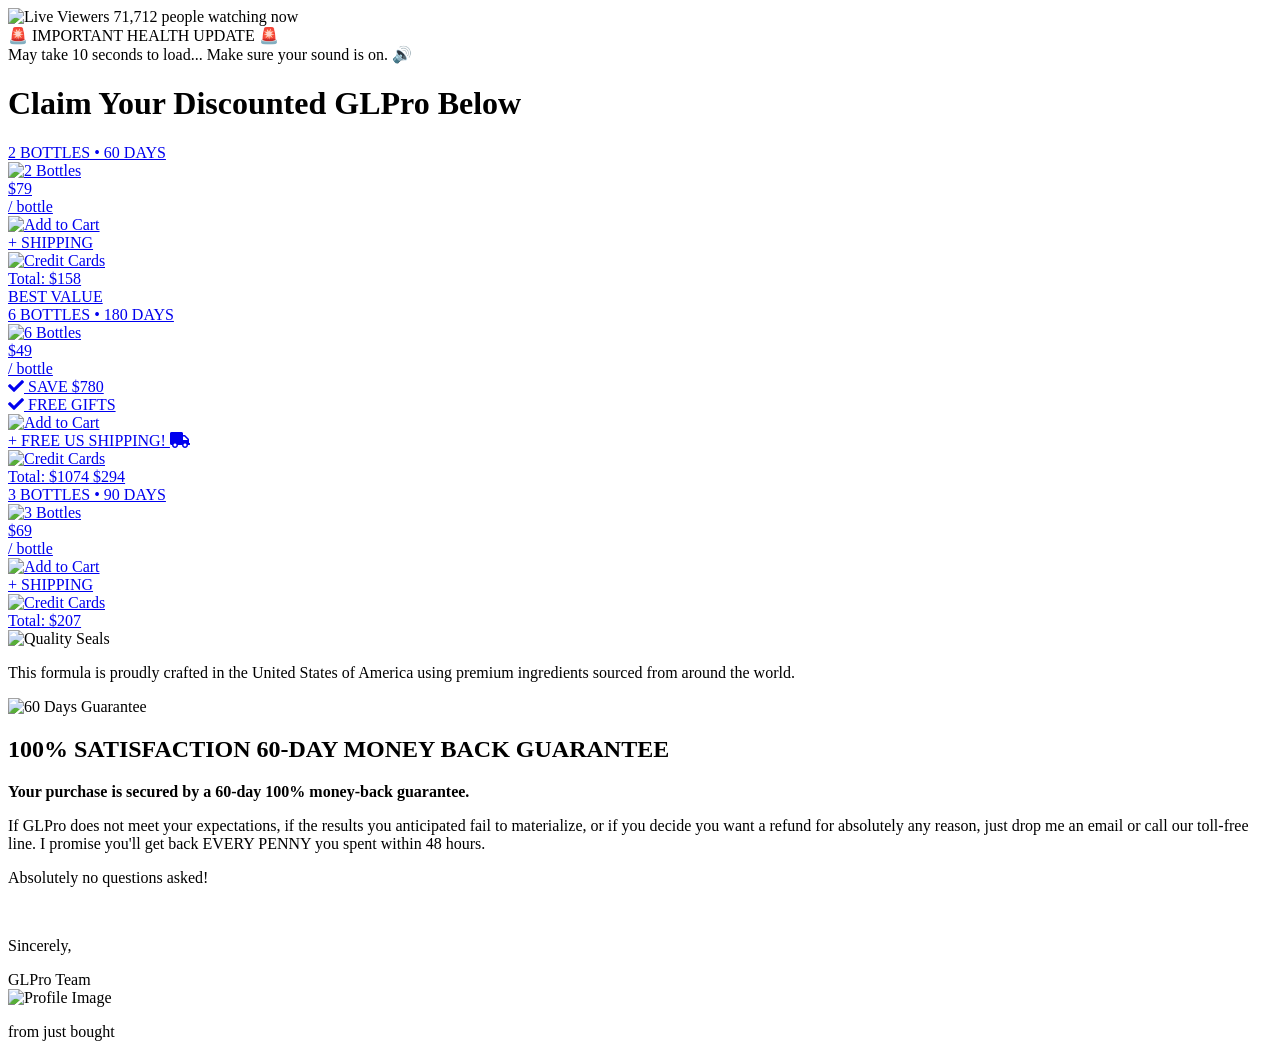
==== type2/index.html @ a80008f5 "Update index.html" ====
<!DOCTYPE html>
<html lang="en">
<head>
    <meta charset="UTF-8">
    <meta name="viewport" content="width=device-width, initial-scale=1.0">
    <title>Important Health Update</title>
    
    <link rel="preconnect" href="https://fonts.googleapis.com">
    <link rel="preconnect" href="https://fonts.gstatic.com" crossorigin>
    <link href="https://fonts.googleapis.com/css?family=Poppins:regular@100,200,300,500,600,700,800,900&display=swap" rel="stylesheet">
    <link href="https://fonts.googleapis.com/css?family=Roboto+Condensed:regular@100,200,300,500,600,700,800,900&display=swap" rel="stylesheet">
    <link href="https://use.fontawesome.com/releases/v5.9.0/css/all.css" rel="stylesheet">

    <!-- Script de velocidade do VTurb -->    
    <script>!function(i,n){i._plt=i._plt||(n&&n.timeOrigin?n.timeOrigin+n.now():Date.now())}(window,performance);</script>
<link rel="preload" href="https://scripts.converteai.net/91914cc2-1306-49c8-a61d-c6921573f227/players/69c746577141a7eb85a5f283/v4/player.js" as="script">
<link rel="preload" href="https://scripts.converteai.net/lib/js/smartplayer-wc/v4/smartplayer.js" as="script">
<link rel="preload" href="https://cdn.converteai.net/91914cc2-1306-49c8-a61d-c6921573f227/69c745ca6983e3eba6d67f0c/main.m3u8" as="fetch">
<link rel="dns-prefetch" href="https://cdn.converteai.net">
<link rel="dns-prefetch" href="https://scripts.converteai.net">
<link rel="dns-prefetch" href="https://images.converteai.net">
<link rel="dns-prefetch" href="https://api.vturb.com.br">
    <!-- Fim do script de velocidade do VTurb -->  

    <!-- Meta Pixel Code -->
<script>
!function(f,b,e,v,n,t,s)
{if(f.fbq)return;n=f.fbq=function(){n.callMethod?
n.callMethod.apply(n,arguments):n.queue.push(arguments)};
if(!f._fbq)f._fbq=n;
n.push=n;n.loaded=!0;n.version='2.0';
n.queue=[];t=b.createElement(e);t.async=!0;
t.src=v;s=b.getElementsByTagName(e)[0];
s.parentNode.insertBefore(t,s)}(window, document,'script',
'https://connect.facebook.net/en_US/fbevents.js');

fbq('init', '2279198346184752');
fbq('track', 'PageView');
</script>
<noscript>
<img height="1" width="1" style="display:none"
src="https://www.facebook.com/tr?id=2279198346184752&ev=PageView&noscript=1"/>
</noscript>
<!-- End Meta Pixel Code -->

    <link rel="stylesheet" href="style.css">
</head>
<body>

    <div class="container">

        <!-- VSL -->
        <vturb-smartplayer id="vid-69c746577141a7eb85a5f283" style="display: block; margin: 0 auto; width: 100%; max-width: 400px;"></vturb-smartplayer> <script type="text/javascript"> var s=document.createElement("script"); s.src="https://scripts.converteai.net/91914cc2-1306-49c8-a61d-c6921573f227/players/69c746577141a7eb85a5f283/v4/player.js", s.async=!0,document.head.appendChild(s); </script>

        <div id="counterContainer">
            <div id="counterWrapper">
                <img src="https://cdn-icons-png.flaticon.com/512/159/159604.png" class="live-icon" alt="Live Viewers">
                <span id="viewsCount">71,712</span> 
                <span style="color: black;">people watching now</span>
            </div>
            <div id="importantMessage">
                🚨 IMPORTANT HEALTH UPDATE 🚨<br>
                <span class="loading">May take 10 seconds to load... Make sure your sound is on. 🔊</span>
            </div>
        </div>

        <div class="video-cta-container">
            <h1 class="offer-headline">Claim Your Discounted <b>GLPro</b> Below</h1>

            <div class="pricing-grid">
                
                <a href="#" class="card" id="card-2-bottles">
                    <div class="card-title">2 BOTTLES • 60 DAYS</div>
                    <div class="card-image"><img src="https://cdn.elasticfunnels.io/132/assets/products/2.png" alt="2 Bottles"></div>
                    <div class="card-price-row">
                        <div class="card-price-number">$79</div>
                        <div class="card-price-text">/ bottle</div>
                    </div>
                    <div class="btn-buy"><img src="https://cdn.elasticfunnels.io/132/assets/media/GLProButton2.png" alt="Add to Cart"></div>
                    <div class="shipping-text red">+ SHIPPING</div>
                    <div class="cc-icons"><img src="https://elasticfunnels-cdn.b-cdn.net/111/assets/cards.avif" alt="Credit Cards"></div>
                    <div class="total-block">Total: $158</div>
                </a>

                <a href="#" class="card best-value" id="card-6-bottles">
                    <div class="card-header">BEST VALUE</div>
                    <div class="card-title">6 BOTTLES • 180 DAYS</div>
                    <div class="card-image"><img src="https://cdn.elasticfunnels.io/132/assets/products/6_v2.png" alt="6 Bottles"></div>
                    <div class="card-price-row">
                        <div class="card-price-number">$49</div>
                        <div class="card-price-text">/ bottle</div>
                    </div>
                    <div class="card-benefits">
                        <div><i class="fa fa-check"></i> SAVE $780</div>
                        <div><i class="fa fa-check"></i> FREE GIFTS</div>
                    </div>
                    <div class="btn-buy"><img src="https://cdn.elasticfunnels.io/132/assets/media/Group 781.png" alt="Add to Cart"></div>
                    <div class="shipping-text green">+ FREE US SHIPPING! <i class="fa fa-truck"></i></div>
                    <div class="cc-icons"><img src="https://elasticfunnels-cdn.b-cdn.net/111/assets/cards.avif" alt="Credit Cards"></div>
                    <div class="total-block">Total: <span class="strike-price">$1074</span> $294</div>
                </a>

                <a href="#" class="card" id="card-3-bottles">
                    <div class="card-title">3 BOTTLES • 90 DAYS</div>
                    <div class="card-image"><img src="https://cdn.elasticfunnels.io/132/assets/products/3.png" alt="3 Bottles"></div>
                    <div class="card-price-row">
                        <div class="card-price-number">$69</div>
                        <div class="card-price-text">/ bottle</div>
                    </div>
                    <div class="btn-buy"><img src="https://cdn.elasticfunnels.io/132/assets/media/GLProButton2.png" alt="Add to Cart"></div>
                    <div class="shipping-text red">+ SHIPPING</div>
                    <div class="cc-icons"><img src="https://elasticfunnels-cdn.b-cdn.net/111/assets/cards.avif" alt="Credit Cards"></div>
                    <div class="total-block">Total: $207</div>
                </a>

            </div>

            <div class="badges-wrapper">
                <img src="https://cdn.elasticfunnels.io/132/assets/media/SELOS.png" loading="lazy" alt="Quality Seals">
                <p>This formula is proudly crafted in the United States of America using premium ingredients sourced from around the world.</p>
            </div>

            <div class="guarantee-box">
                <img src="https://storage.googleapis.com/download/storage/v1/b/asper-digital/o/1%2Fmedia%2FE7JAROAGZBRMEOBX.webp?generation=1708000145505835&alt=media" alt="60 Days Guarantee">
                <div>
                    <div class="guarantee-title-bg">
                        <h2>100% SATISFACTION 60-DAY MONEY BACK GUARANTEE</h2>
                    </div>
                </div>
                <div class="guarantee-text">
                    <p><b>Your purchase is secured by a 60-day 100% money-back guarantee.</b></p>
                    <p>If GLPro does not meet your expectations, if the results you anticipated fail to materialize, or if you decide you want a refund for absolutely any reason, just drop me an email or call our toll-free line. I promise you'll get back EVERY PENNY you spent within 48 hours.</p>
                    <p>Absolutely no questions asked!</p>
                    <br>
                    <p>Sincerely,</p>
                    <div class="signature">GLPro Team</div>
                </div>
            </div>

        </div>
    </div>

    <div id="purchase-notification" class="notification-popup">
        <div class="notification-content">
            <div class="profile-cropper">
                <img src="" alt="Profile Image" class="profile-image">
            </div>
            <p class="notification-text">
                <span class="customer-name"></span> from <span class="customer-location"></span> just bought<br> 
                <strong><span class="product-name"></span></strong>
            </p>
        </div>
    </div>

    <script
  src="https://cdn.utmify.com.br/scripts/utms/latest.js"
  data-utmify-prevent-xcod-sck
  async
  defer
></script>

    <script src="script.js"></script>
</body>
</html>
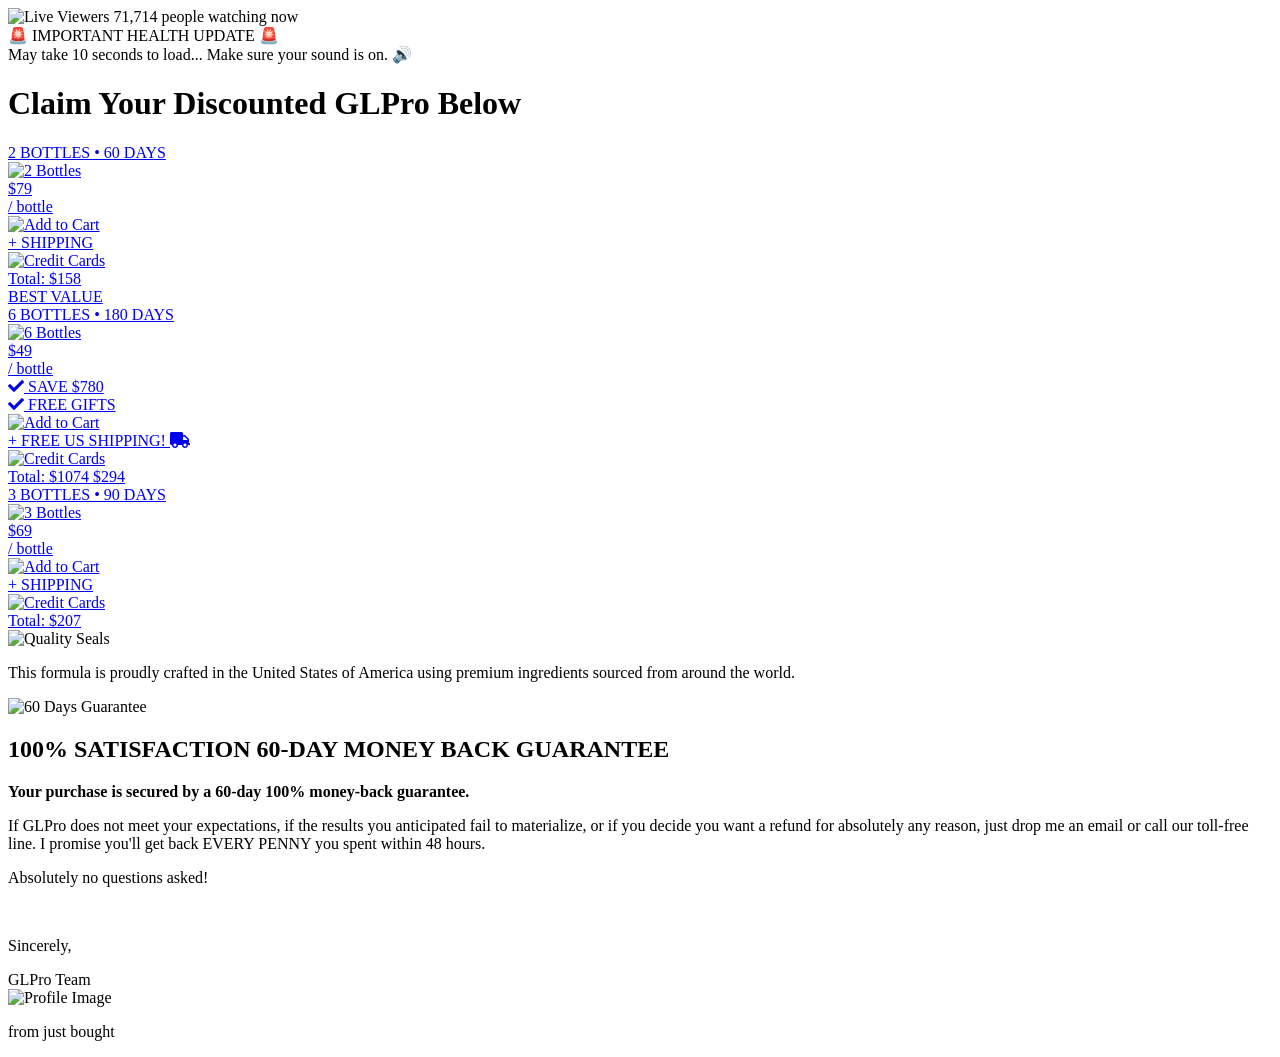
==== commit 52601a61: "Update index.html" ====
--- a/type2/index.html
+++ b/type2/index.html
@@ -13,9 +13,9 @@
 
     <!-- Script de velocidade do VTurb -->    
     <script>!function(i,n){i._plt=i._plt||(n&&n.timeOrigin?n.timeOrigin+n.now():Date.now())}(window,performance);</script>
-<link rel="preload" href="https://scripts.converteai.net/91914cc2-1306-49c8-a61d-c6921573f227/players/69c746577141a7eb85a5f283/v4/player.js" as="script">
+<link rel="preload" href="https://scripts.converteai.net/91914cc2-1306-49c8-a61d-c6921573f227/players/69cc88e02aa9a5be9ed87333/v4/player.js" as="script">
 <link rel="preload" href="https://scripts.converteai.net/lib/js/smartplayer-wc/v4/smartplayer.js" as="script">
-<link rel="preload" href="https://cdn.converteai.net/91914cc2-1306-49c8-a61d-c6921573f227/69c745ca6983e3eba6d67f0c/main.m3u8" as="fetch">
+<link rel="preload" href="https://cdn.converteai.net/91914cc2-1306-49c8-a61d-c6921573f227/69cc88d112f1a486e418c887/main.m3u8" as="fetch">
 <link rel="dns-prefetch" href="https://cdn.converteai.net">
 <link rel="dns-prefetch" href="https://scripts.converteai.net">
 <link rel="dns-prefetch" href="https://images.converteai.net">
@@ -33,7 +33,6 @@
 t.src=v;s=b.getElementsByTagName(e)[0];
 s.parentNode.insertBefore(t,s)}(window, document,'script',
 'https://connect.facebook.net/en_US/fbevents.js');
-
 fbq('init', '2279198346184752');
 fbq('track', 'PageView');
 </script>
@@ -50,8 +49,8 @@
     <div class="container">
 
         <!-- VSL -->
-        <vturb-smartplayer id="vid-69c746577141a7eb85a5f283" style="display: block; margin: 0 auto; width: 100%; max-width: 400px;"></vturb-smartplayer> <script type="text/javascript"> var s=document.createElement("script"); s.src="https://scripts.converteai.net/91914cc2-1306-49c8-a61d-c6921573f227/players/69c746577141a7eb85a5f283/v4/player.js", s.async=!0,document.head.appendChild(s); </script>
-
+        <vturb-smartplayer id="vid-69cc88e02aa9a5be9ed87333" style="display: block; margin: 0 auto; width: 100%; max-width: 400px;"></vturb-smartplayer> <script type="text/javascript"> var s=document.createElement("script"); s.src="https://scripts.converteai.net/91914cc2-1306-49c8-a61d-c6921573f227/players/69cc88e02aa9a5be9ed87333/v4/player.js", s.async=!0,document.head.appendChild(s); </script>
+        
         <div id="counterContainer">
             <div id="counterWrapper">
                 <img src="https://cdn-icons-png.flaticon.com/512/159/159604.png" class="live-icon" alt="Live Viewers">
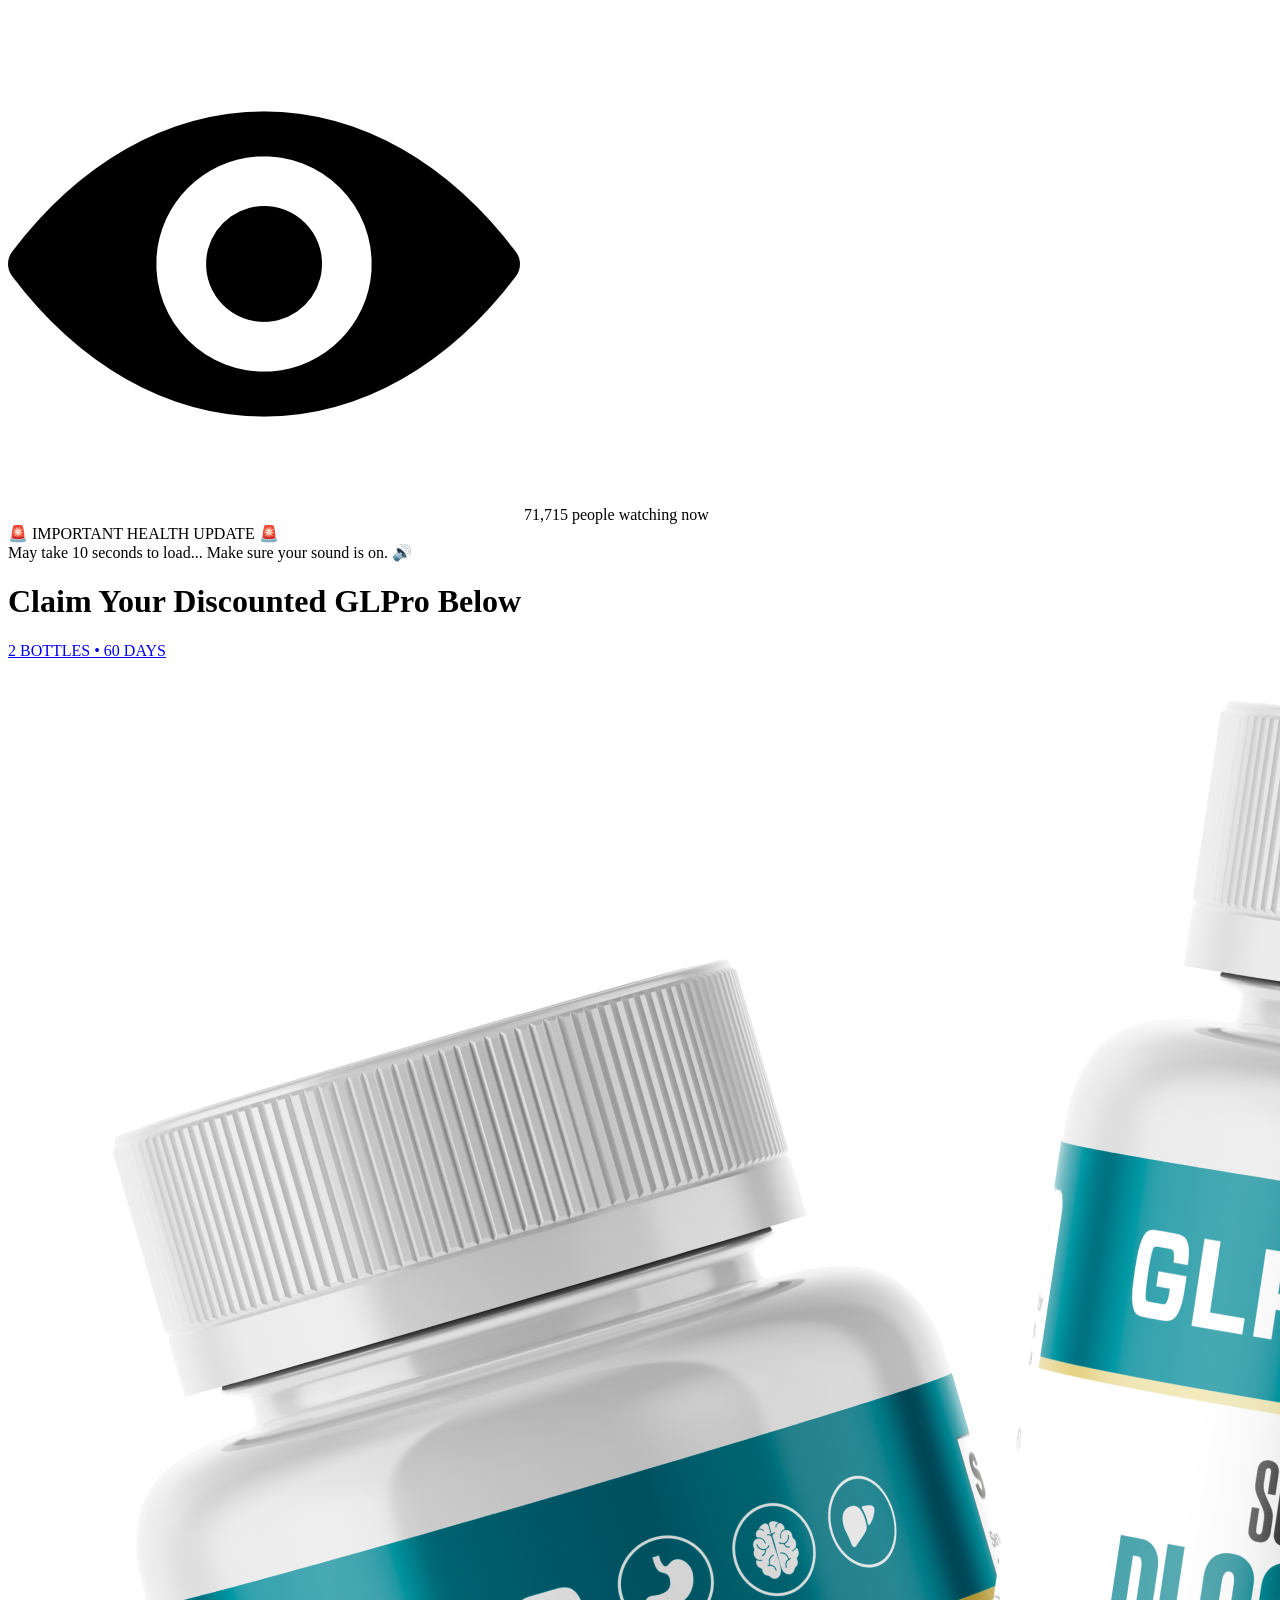
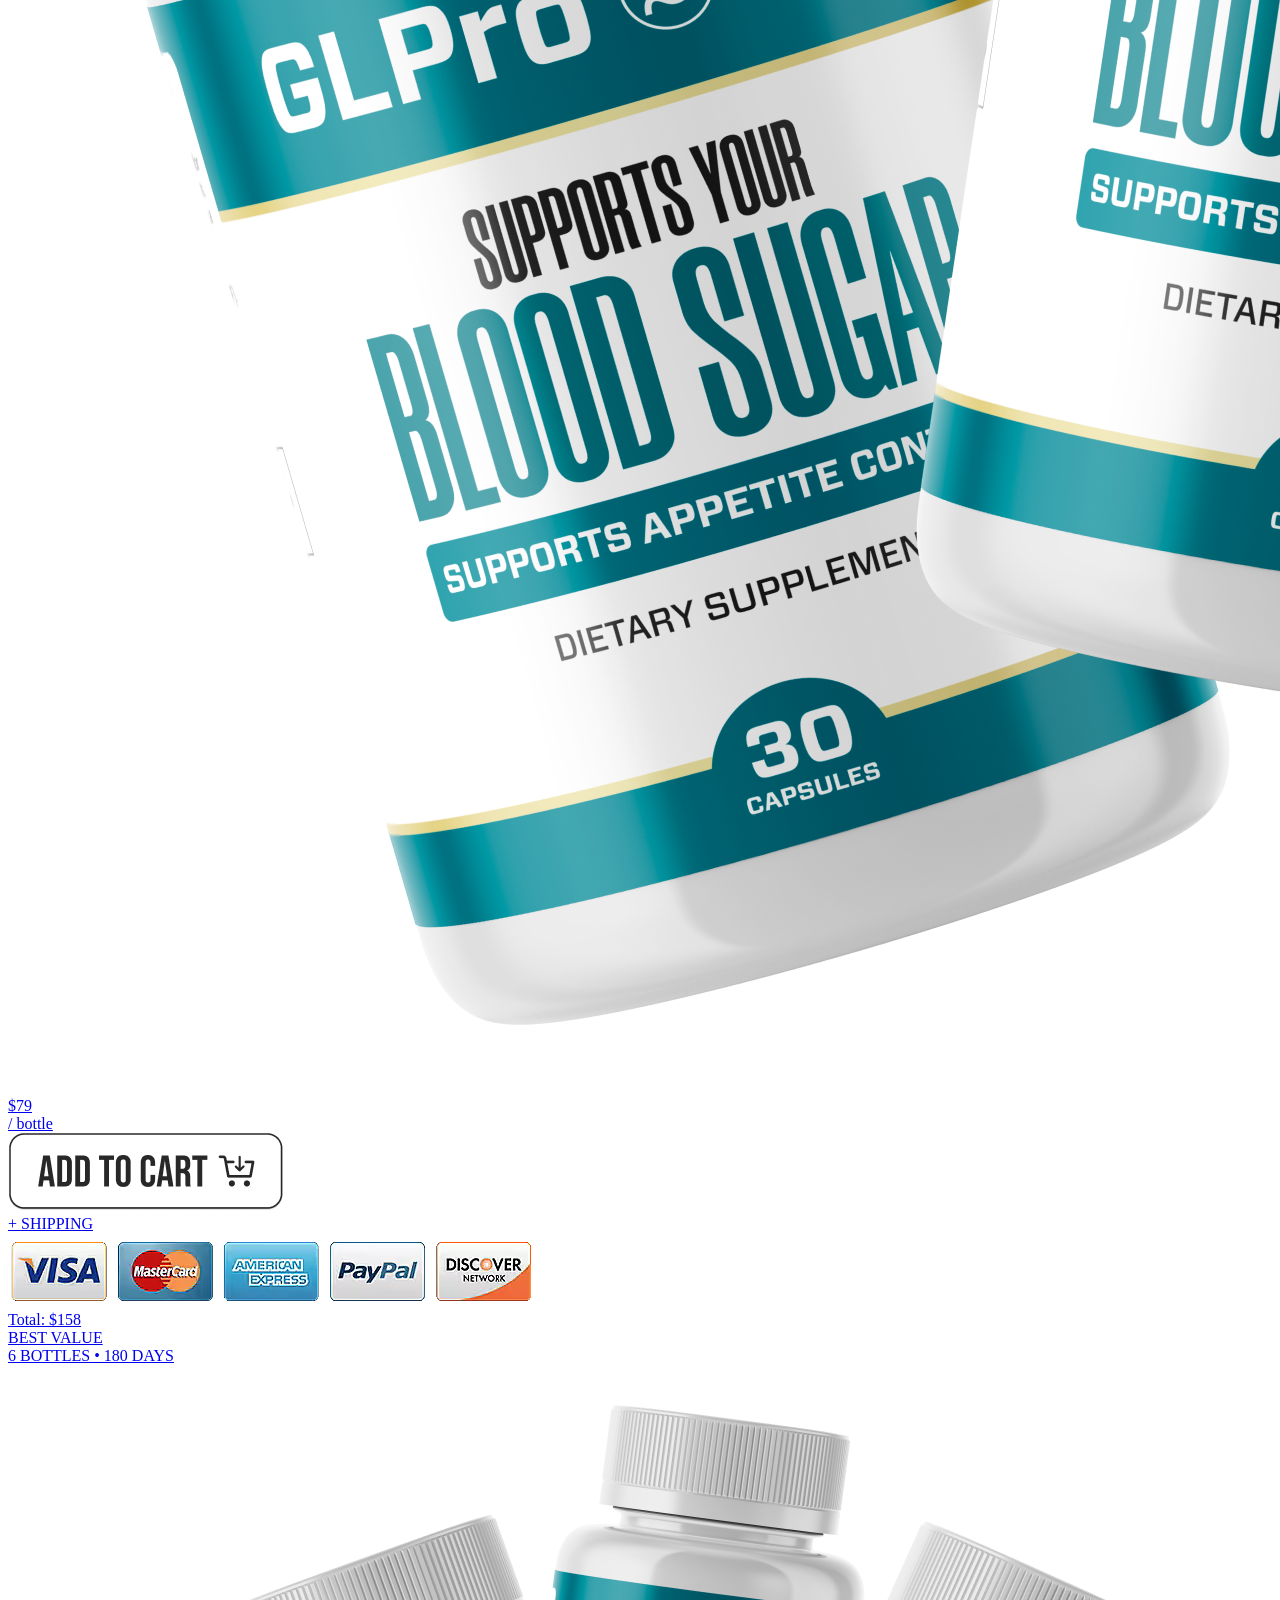
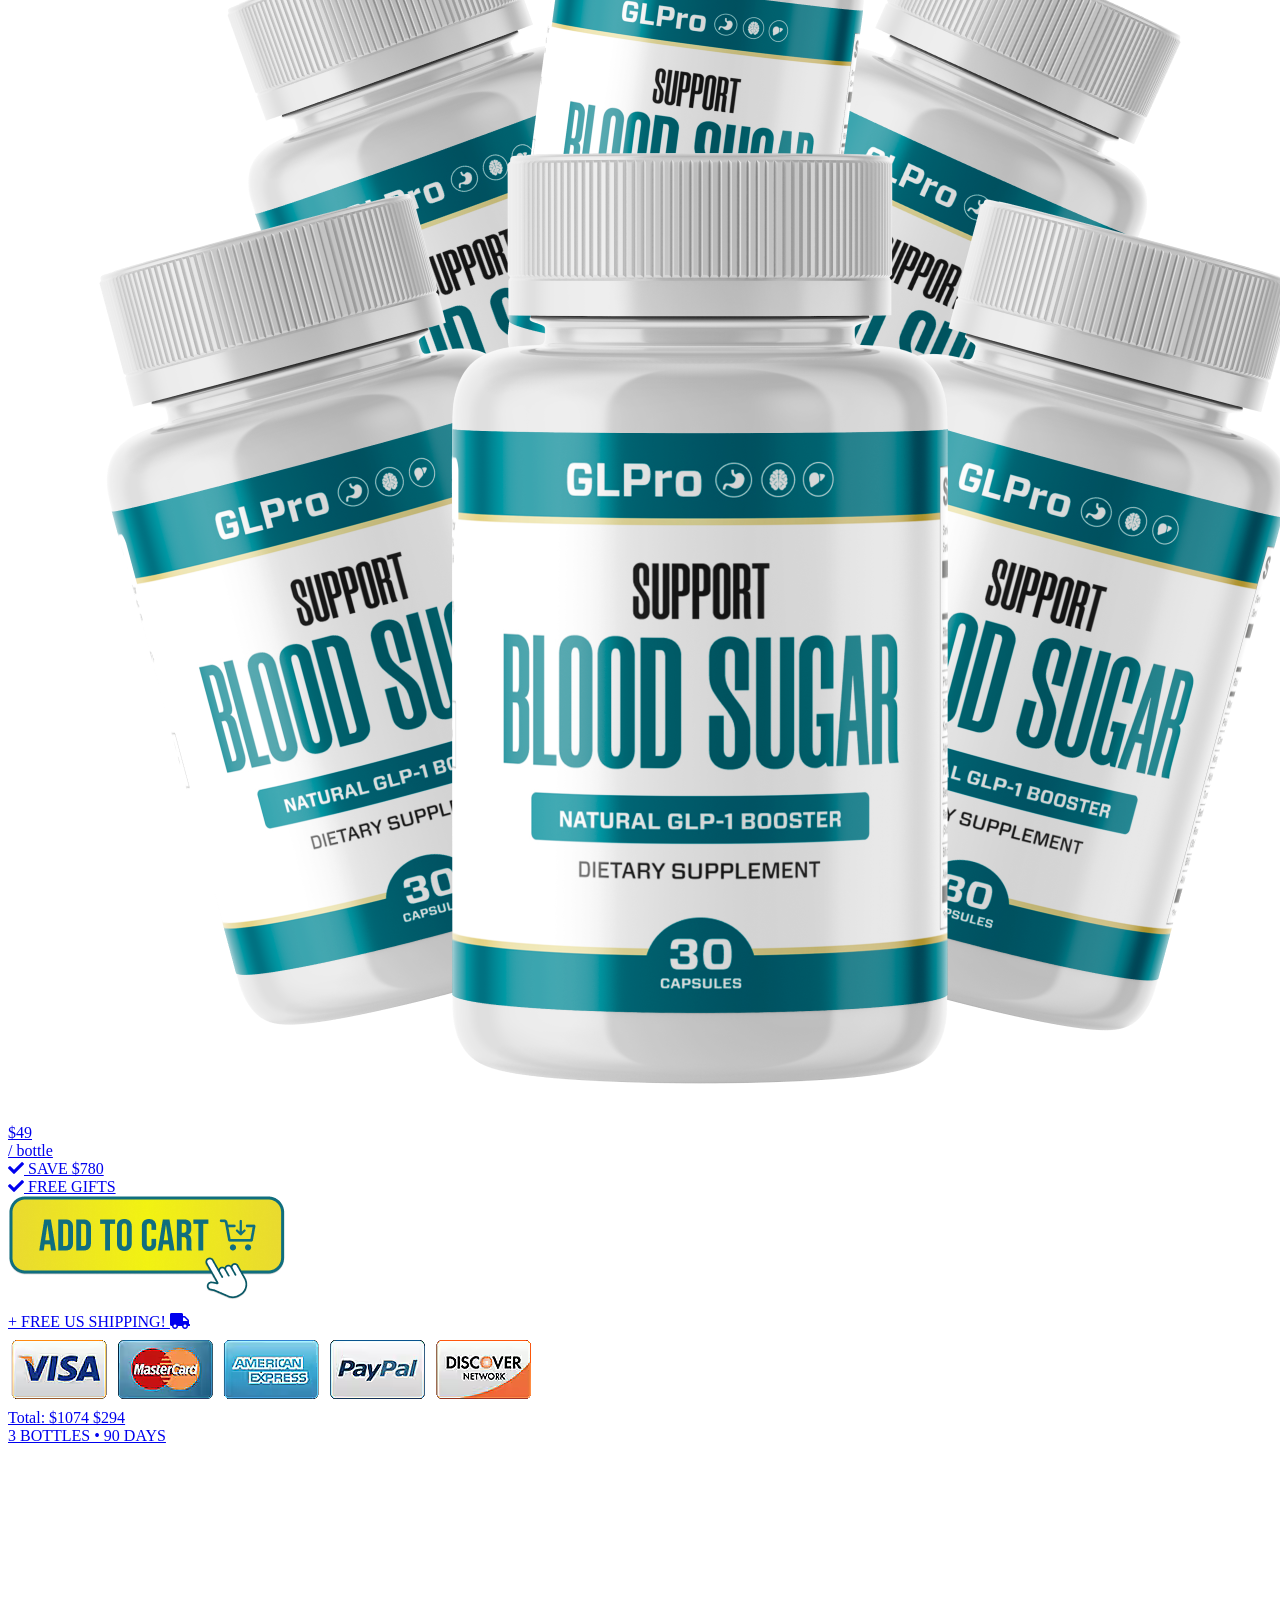
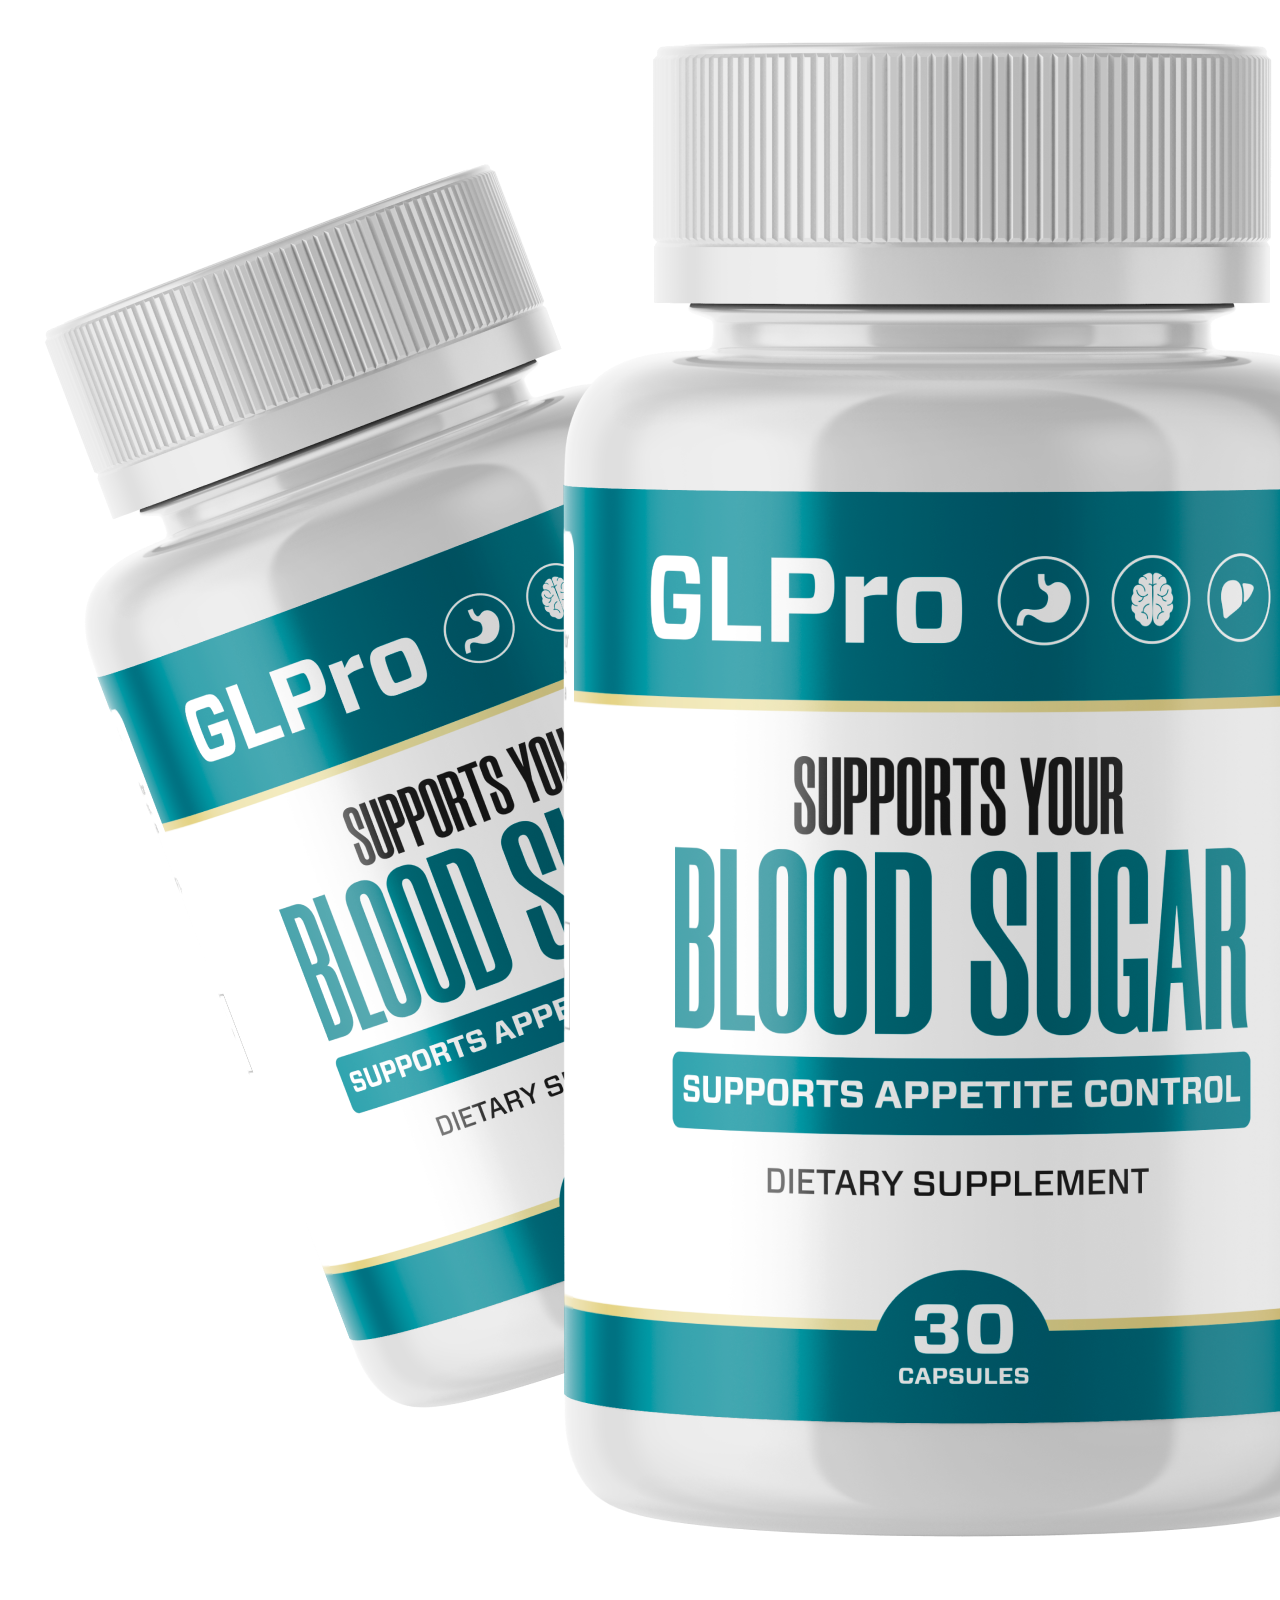
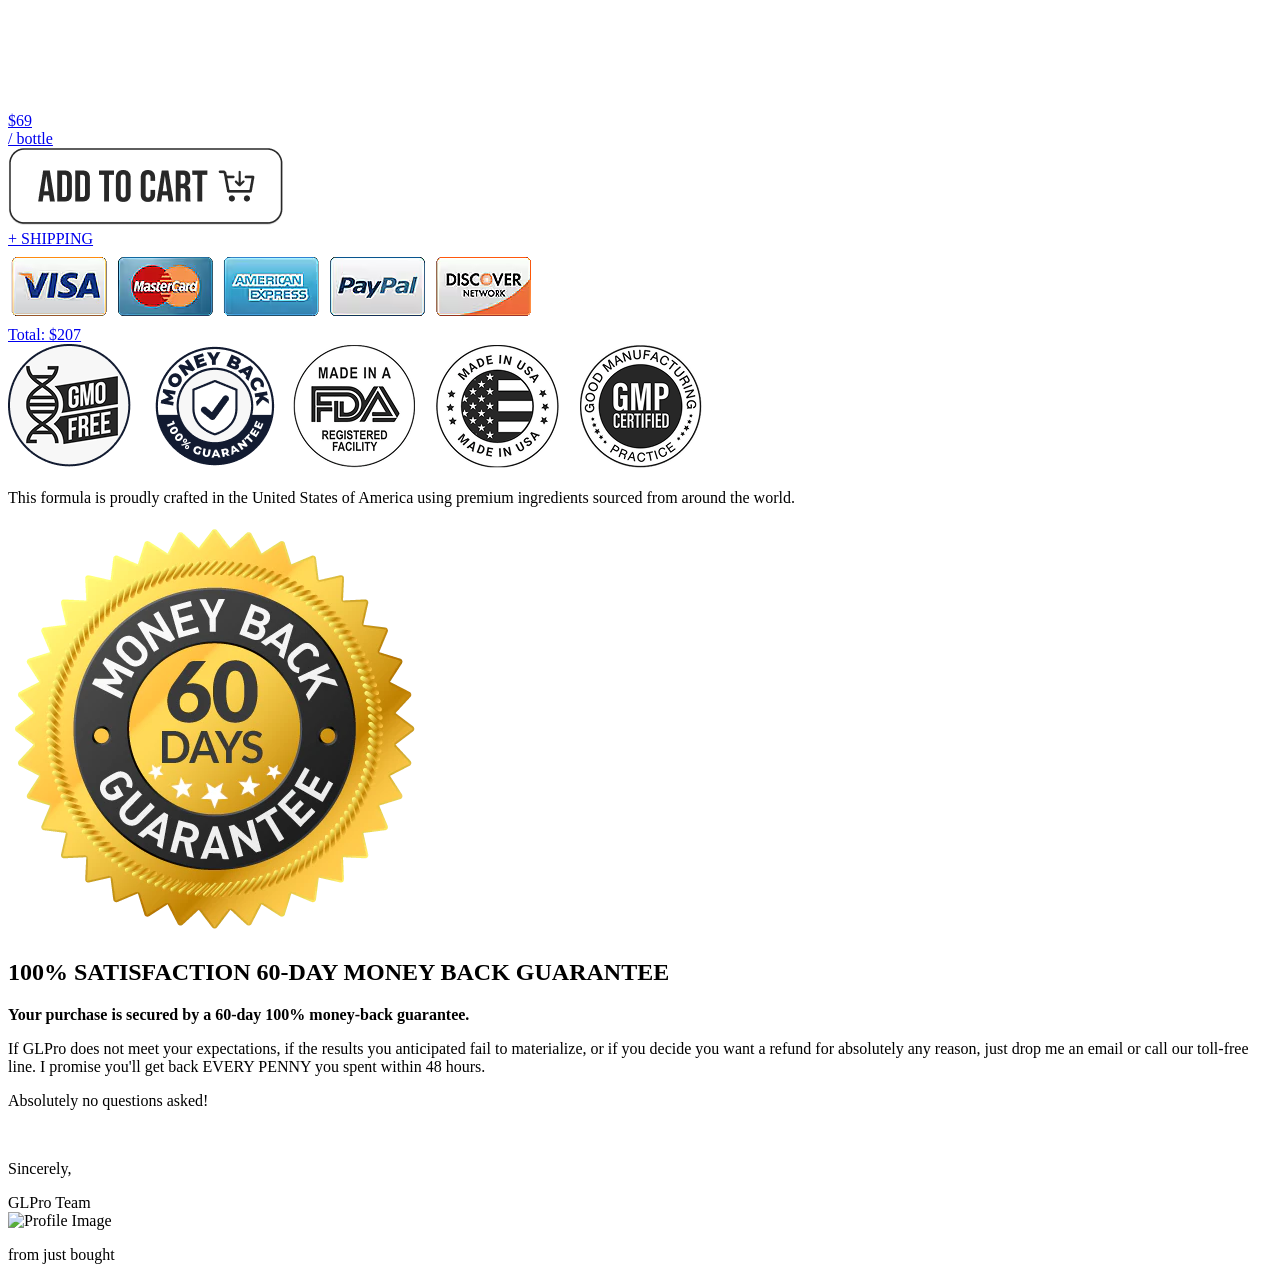
==== commit c09b54ab: "Add files via upload" ====
--- a/type2/index.html
+++ b/type2/index.html
@@ -42,6 +42,16 @@
 </noscript>
 <!-- End Meta Pixel Code -->
 
+    <!-- Google tag (gtag.js) -->
+<script async src="https://www.googletagmanager.com/gtag/js?id=G-D6MCHPBW8R"></script>
+<script>
+  window.dataLayer = window.dataLayer || [];
+  function gtag(){dataLayer.push(arguments);}
+  gtag('js', new Date());
+
+  gtag('config', 'G-D6MCHPBW8R');
+</script>
+
     <link rel="stylesheet" href="style.css">
 </head>
 <body>
@@ -53,7 +63,7 @@
         
         <div id="counterContainer">
             <div id="counterWrapper">
-                <img src="https://cdn-icons-png.flaticon.com/512/159/159604.png" class="live-icon" alt="Live Viewers">
+                <img src="images/live-icon.png" class="live-icon" alt="Live Viewers">
                 <span id="viewsCount">71,712</span> 
                 <span style="color: black;">people watching now</span>
             </div>
@@ -70,21 +80,21 @@
                 
                 <a href="#" class="card" id="card-2-bottles">
                     <div class="card-title">2 BOTTLES • 60 DAYS</div>
-                    <div class="card-image"><img src="https://cdn.elasticfunnels.io/132/assets/products/2.png" alt="2 Bottles"></div>
+                    <div class="card-image"><img src="images/2-bottles.png" alt="2 Bottles"></div>
                     <div class="card-price-row">
                         <div class="card-price-number">$79</div>
                         <div class="card-price-text">/ bottle</div>
                     </div>
-                    <div class="btn-buy"><img src="https://cdn.elasticfunnels.io/132/assets/media/GLProButton2.png" alt="Add to Cart"></div>
+                    <div class="btn-buy"><img src="images/btn-buy.png" alt="Add to Cart"></div>
                     <div class="shipping-text red">+ SHIPPING</div>
-                    <div class="cc-icons"><img src="https://elasticfunnels-cdn.b-cdn.net/111/assets/cards.avif" alt="Credit Cards"></div>
+                    <div class="cc-icons"><img src="images/cards.avif" alt="Credit Cards"></div>
                     <div class="total-block">Total: $158</div>
                 </a>
 
                 <a href="#" class="card best-value" id="card-6-bottles">
                     <div class="card-header">BEST VALUE</div>
                     <div class="card-title">6 BOTTLES • 180 DAYS</div>
-                    <div class="card-image"><img src="https://cdn.elasticfunnels.io/132/assets/products/6_v2.png" alt="6 Bottles"></div>
+                    <div class="card-image"><img src="images/6-bottles.png" alt="6 Bottles"></div>
                     <div class="card-price-row">
                         <div class="card-price-number">$49</div>
                         <div class="card-price-text">/ bottle</div>
@@ -93,34 +103,34 @@
                         <div><i class="fa fa-check"></i> SAVE $780</div>
                         <div><i class="fa fa-check"></i> FREE GIFTS</div>
                     </div>
-                    <div class="btn-buy"><img src="https://cdn.elasticfunnels.io/132/assets/media/Group 781.png" alt="Add to Cart"></div>
+                    <div class="btn-buy"><img src="images/btn-buy-featured.png" alt="Add to Cart"></div>
                     <div class="shipping-text green">+ FREE US SHIPPING! <i class="fa fa-truck"></i></div>
-                    <div class="cc-icons"><img src="https://elasticfunnels-cdn.b-cdn.net/111/assets/cards.avif" alt="Credit Cards"></div>
+                    <div class="cc-icons"><img src="images/cards.avif" alt="Credit Cards"></div>
                     <div class="total-block">Total: <span class="strike-price">$1074</span> $294</div>
                 </a>
 
                 <a href="#" class="card" id="card-3-bottles">
                     <div class="card-title">3 BOTTLES • 90 DAYS</div>
-                    <div class="card-image"><img src="https://cdn.elasticfunnels.io/132/assets/products/3.png" alt="3 Bottles"></div>
+                    <div class="card-image"><img src="images/3-bottles.png" alt="3 Bottles"></div>
                     <div class="card-price-row">
                         <div class="card-price-number">$69</div>
                         <div class="card-price-text">/ bottle</div>
                     </div>
-                    <div class="btn-buy"><img src="https://cdn.elasticfunnels.io/132/assets/media/GLProButton2.png" alt="Add to Cart"></div>
+                    <div class="btn-buy"><img src="images/btn-buy.png" alt="Add to Cart"></div>
                     <div class="shipping-text red">+ SHIPPING</div>
-                    <div class="cc-icons"><img src="https://elasticfunnels-cdn.b-cdn.net/111/assets/cards.avif" alt="Credit Cards"></div>
+                    <div class="cc-icons"><img src="images/cards.avif" alt="Credit Cards"></div>
                     <div class="total-block">Total: $207</div>
                 </a>
 
             </div>
 
             <div class="badges-wrapper">
-                <img src="https://cdn.elasticfunnels.io/132/assets/media/SELOS.png" loading="lazy" alt="Quality Seals">
+                <img src="images/selos.png" loading="lazy" alt="Quality Seals">
                 <p>This formula is proudly crafted in the United States of America using premium ingredients sourced from around the world.</p>
             </div>
 
             <div class="guarantee-box">
-                <img src="https://storage.googleapis.com/download/storage/v1/b/asper-digital/o/1%2Fmedia%2FE7JAROAGZBRMEOBX.webp?generation=1708000145505835&alt=media" alt="60 Days Guarantee">
+                <img src="images/guarantee-60-days.webp" alt="60 Days Guarantee">
                 <div>
                     <div class="guarantee-title-bg">
                         <h2>100% SATISFACTION 60-DAY MONEY BACK GUARANTEE</h2>
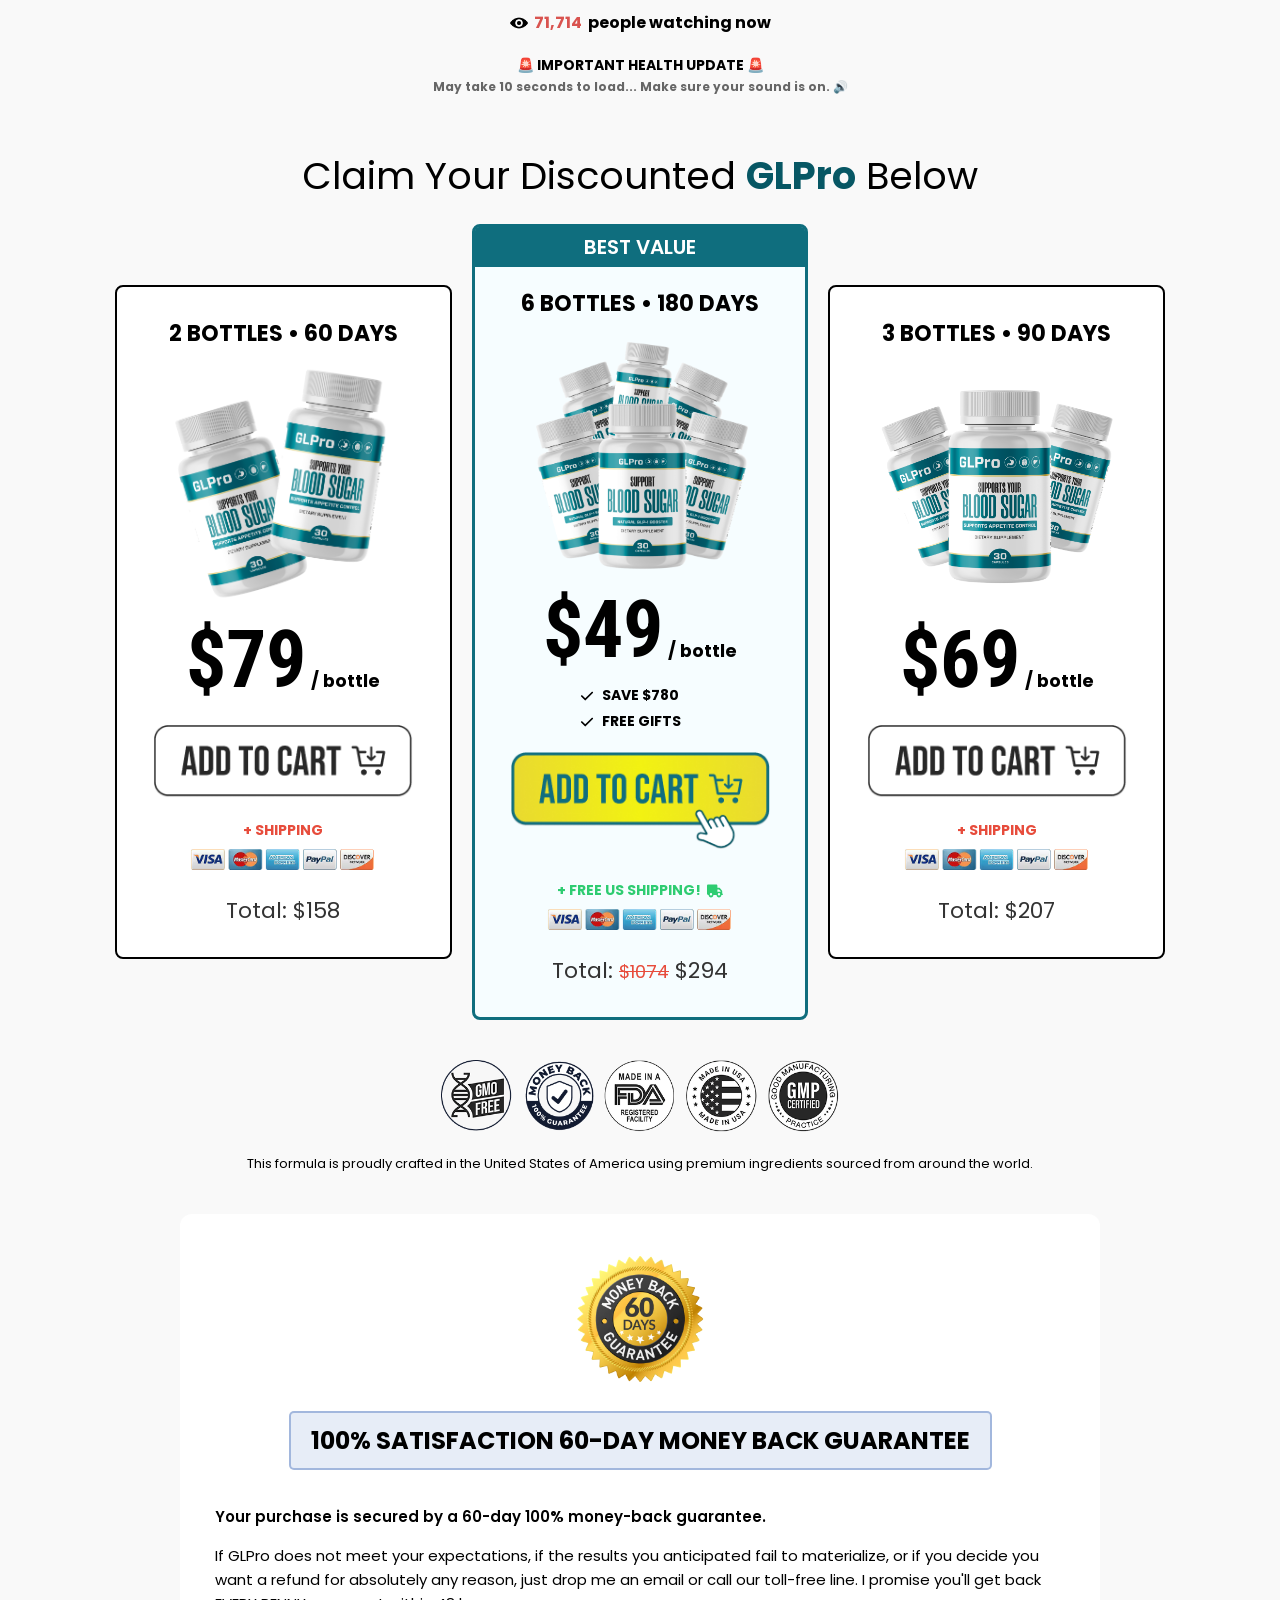
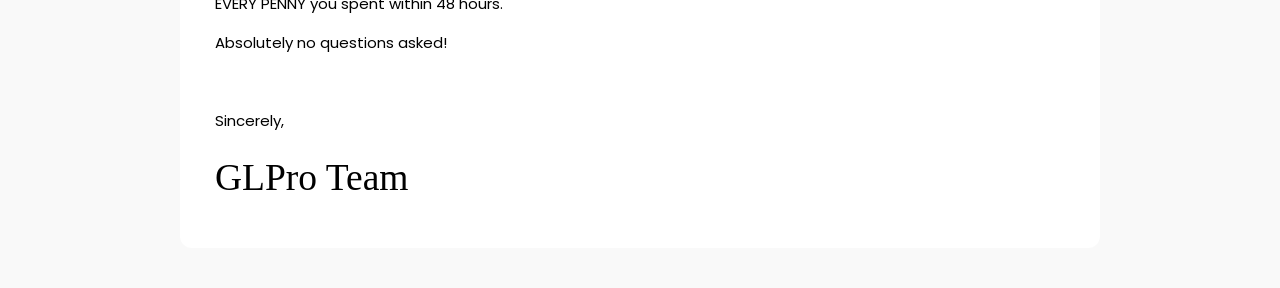
==== commit f7735ede: "Add files via upload" ====
--- a/type2/index.html
+++ b/type2/index.html
@@ -4,55 +4,48 @@
     <meta charset="UTF-8">
     <meta name="viewport" content="width=device-width, initial-scale=1.0">
     <title>Important Health Update</title>
-    
+
+    <!-- ============================================================
+         CAMADA 1 — CRÍTICO: VTurb (prioridade máxima) + fonts
+         ============================================================ -->
     <link rel="preconnect" href="https://fonts.googleapis.com">
     <link rel="preconnect" href="https://fonts.gstatic.com" crossorigin>
-    <link href="https://fonts.googleapis.com/css?family=Poppins:regular@100,200,300,500,600,700,800,900&display=swap" rel="stylesheet">
-    <link href="https://fonts.googleapis.com/css?family=Roboto+Condensed:regular@100,200,300,500,600,700,800,900&display=swap" rel="stylesheet">
-    <link href="https://use.fontawesome.com/releases/v5.9.0/css/all.css" rel="stylesheet">
-
-    <!-- Script de velocidade do VTurb -->    
+    <link href="https://fonts.googleapis.com/css?family=Poppins:regular@400,600,700&display=swap" rel="stylesheet">
+    <link href="https://fonts.googleapis.com/css?family=Roboto+Condensed:regular@700&display=swap" rel="stylesheet" media="print" onload="this.media='all'">
+
+    <!-- Script de velocidade do VTurb -->
     <script>!function(i,n){i._plt=i._plt||(n&&n.timeOrigin?n.timeOrigin+n.now():Date.now())}(window,performance);</script>
-<link rel="preload" href="https://scripts.converteai.net/91914cc2-1306-49c8-a61d-c6921573f227/players/69cc88e02aa9a5be9ed87333/v4/player.js" as="script">
-<link rel="preload" href="https://scripts.converteai.net/lib/js/smartplayer-wc/v4/smartplayer.js" as="script">
-<link rel="preload" href="https://cdn.converteai.net/91914cc2-1306-49c8-a61d-c6921573f227/69cc88d112f1a486e418c887/main.m3u8" as="fetch">
-<link rel="dns-prefetch" href="https://cdn.converteai.net">
-<link rel="dns-prefetch" href="https://scripts.converteai.net">
-<link rel="dns-prefetch" href="https://images.converteai.net">
-<link rel="dns-prefetch" href="https://api.vturb.com.br">
-    <!-- Fim do script de velocidade do VTurb -->  
-
-    <!-- Meta Pixel Code -->
-<script>
-!function(f,b,e,v,n,t,s)
-{if(f.fbq)return;n=f.fbq=function(){n.callMethod?
-n.callMethod.apply(n,arguments):n.queue.push(arguments)};
-if(!f._fbq)f._fbq=n;
-n.push=n;n.loaded=!0;n.version='2.0';
-n.queue=[];t=b.createElement(e);t.async=!0;
-t.src=v;s=b.getElementsByTagName(e)[0];
-s.parentNode.insertBefore(t,s)}(window, document,'script',
-'https://connect.facebook.net/en_US/fbevents.js');
-fbq('init', '2279198346184752');
-fbq('track', 'PageView');
-</script>
-<noscript>
-<img height="1" width="1" style="display:none"
-src="https://www.facebook.com/tr?id=2279198346184752&ev=PageView&noscript=1"/>
-</noscript>
-<!-- End Meta Pixel Code -->
-
-    <!-- Google tag (gtag.js) -->
-<script async src="https://www.googletagmanager.com/gtag/js?id=G-D6MCHPBW8R"></script>
-<script>
-  window.dataLayer = window.dataLayer || [];
-  function gtag(){dataLayer.push(arguments);}
-  gtag('js', new Date());
-
-  gtag('config', 'G-D6MCHPBW8R');
-</script>
-
-    <link rel="stylesheet" href="style.css">
+    <link rel="preload" href="https://scripts.converteai.net/91914cc2-1306-49c8-a61d-c6921573f227/players/69cc88e02aa9a5be9ed87333/v4/player.js" as="script">
+    <link rel="preload" href="https://scripts.converteai.net/lib/js/smartplayer-wc/v4/smartplayer.js" as="script">
+    <link rel="preload" href="https://cdn.converteai.net/91914cc2-1306-49c8-a61d-c6921573f227/69cc88d112f1a486e418c887/main.m3u8" as="fetch">
+    <link rel="dns-prefetch" href="https://cdn.converteai.net">
+    <link rel="dns-prefetch" href="https://scripts.converteai.net">
+    <link rel="dns-prefetch" href="https://images.converteai.net">
+    <link rel="dns-prefetch" href="https://api.vturb.com.br">
+    <!-- Fim do script de velocidade do VTurb -->
+
+    <!-- ============================================================
+         CRITICAL CSS (inline — renderiza VSL + contador instantâneo)
+         O CSS completo (cards, garantia, notificações) carrega lazy.
+         ============================================================ -->
+    <style>
+        body { font-family: 'Poppins', sans-serif; color: #000; background-color: #f9f9f9; margin: 0; padding: 0; }
+        * { box-sizing: border-box; }
+        .container { max-width: 1080px; margin: 0 auto; padding: 0 15px; }
+        .vsl-wrapper { text-align: center; margin-top: 20px; }
+        #counterContainer { display: flex; flex-direction: column; align-items: center; text-align: center; width: 100%; padding: 10px; margin-bottom: 20px; }
+        #counterWrapper { font-weight: bold; font-size: 16px; margin-bottom: 10px; display: flex; align-items: center; gap: 6px; }
+        #viewsCount { font-size: 16px; color: #d9534f; font-weight: bold; }
+        .live-icon { width: 18px; height: 18px; }
+        #importantMessage { font-size: 14px; font-weight: bold; color: black; margin-top: 10px; }
+        .loading { font-size: 12px; color: #666; margin-top: 5px; animation: blink 1.5s infinite alternate; }
+        @keyframes blink { from { opacity: 1; } to { opacity: 0.5; } }
+        .video-cta-container { display: none; } /* OCULTO INICIALMENTE (O JS REVELA) */
+    </style>
+
+    <!-- CSS não-crítico (lazy: media=print trick, não bloqueia o render) -->
+    <link rel="stylesheet" href="style.css" media="print" onload="this.media='all'">
+    <noscript><link rel="stylesheet" href="style.css"></noscript>
 </head>
 <body>
 
@@ -60,11 +53,11 @@
 
         <!-- VSL -->
         <vturb-smartplayer id="vid-69cc88e02aa9a5be9ed87333" style="display: block; margin: 0 auto; width: 100%; max-width: 400px;"></vturb-smartplayer> <script type="text/javascript"> var s=document.createElement("script"); s.src="https://scripts.converteai.net/91914cc2-1306-49c8-a61d-c6921573f227/players/69cc88e02aa9a5be9ed87333/v4/player.js", s.async=!0,document.head.appendChild(s); </script>
-        
+
         <div id="counterContainer">
             <div id="counterWrapper">
                 <img src="images/live-icon.png" class="live-icon" alt="Live Viewers">
-                <span id="viewsCount">71,712</span> 
+                <span id="viewsCount">71,712</span>
                 <span style="color: black;">people watching now</span>
             </div>
             <div id="importantMessage">
@@ -77,48 +70,56 @@
             <h1 class="offer-headline">Claim Your Discounted <b>GLPro</b> Below</h1>
 
             <div class="pricing-grid">
-                
+
                 <a href="#" class="card" id="card-2-bottles">
                     <div class="card-title">2 BOTTLES • 60 DAYS</div>
-                    <div class="card-image"><img src="images/2-bottles.png" alt="2 Bottles"></div>
+                    <div class="card-image"><img src="images/2-bottles.png" alt="2 Bottles" loading="lazy"></div>
                     <div class="card-price-row">
                         <div class="card-price-number">$79</div>
                         <div class="card-price-text">/ bottle</div>
                     </div>
-                    <div class="btn-buy"><img src="images/btn-buy.png" alt="Add to Cart"></div>
+                    <div class="btn-buy"><img src="images/btn-buy.png" alt="Add to Cart" loading="lazy"></div>
                     <div class="shipping-text red">+ SHIPPING</div>
-                    <div class="cc-icons"><img src="images/cards.avif" alt="Credit Cards"></div>
+                    <div class="cc-icons"><img src="images/cards.avif" alt="Credit Cards" loading="lazy"></div>
                     <div class="total-block">Total: $158</div>
                 </a>
 
                 <a href="#" class="card best-value" id="card-6-bottles">
                     <div class="card-header">BEST VALUE</div>
                     <div class="card-title">6 BOTTLES • 180 DAYS</div>
-                    <div class="card-image"><img src="images/6-bottles.png" alt="6 Bottles"></div>
+                    <div class="card-image"><img src="images/6-bottles.png" alt="6 Bottles" loading="lazy"></div>
                     <div class="card-price-row">
                         <div class="card-price-number">$49</div>
                         <div class="card-price-text">/ bottle</div>
                     </div>
                     <div class="card-benefits">
-                        <div><i class="fa fa-check"></i> SAVE $780</div>
-                        <div><i class="fa fa-check"></i> FREE GIFTS</div>
-                    </div>
-                    <div class="btn-buy"><img src="images/btn-buy-featured.png" alt="Add to Cart"></div>
-                    <div class="shipping-text green">+ FREE US SHIPPING! <i class="fa fa-truck"></i></div>
-                    <div class="cc-icons"><img src="images/cards.avif" alt="Credit Cards"></div>
+                        <div>
+                            <svg xmlns="http://www.w3.org/2000/svg" viewBox="0 0 448 512" width="14" height="14" fill="currentColor" aria-hidden="true"><path d="M438.6 105.4c12.5 12.5 12.5 32.8 0 45.3l-256 256c-12.5 12.5-32.8 12.5-45.3 0l-128-128c-12.5-12.5-12.5-32.8 0-45.3s32.8-12.5 45.3 0L160 338.7 393.4 105.4c12.5-12.5 32.8-12.5 45.3 0z"/></svg>
+                            SAVE $780
+                        </div>
+                        <div>
+                            <svg xmlns="http://www.w3.org/2000/svg" viewBox="0 0 448 512" width="14" height="14" fill="currentColor" aria-hidden="true"><path d="M438.6 105.4c12.5 12.5 12.5 32.8 0 45.3l-256 256c-12.5 12.5-32.8 12.5-45.3 0l-128-128c-12.5-12.5-12.5-32.8 0-45.3s32.8-12.5 45.3 0L160 338.7 393.4 105.4c12.5-12.5 32.8-12.5 45.3 0z"/></svg>
+                            FREE GIFTS
+                        </div>
+                    </div>
+                    <div class="btn-buy"><img src="images/btn-buy-featured.png" alt="Add to Cart" loading="lazy"></div>
+                    <div class="shipping-text green">+ FREE US SHIPPING!
+                        <svg xmlns="http://www.w3.org/2000/svg" viewBox="0 0 640 512" width="16" height="16" fill="currentColor" aria-hidden="true"><path d="M48 0C21.5 0 0 21.5 0 48L0 368c0 26.5 21.5 48 48 48l16 0c0 53 43 96 96 96s96-43 96-96l128 0c0 53 43 96 96 96s96-43 96-96l32 0c17.7 0 32-14.3 32-32s-14.3-32-32-32l0-82.7c0-17-6.7-33.3-18.7-45.3L521.4 146.7c-12-12-28.3-18.7-45.3-18.7L416 128l0-80c0-26.5-21.5-48-48-48L48 0zM416 192l59.7 0L544 260.3l0 27.7-128 0 0-96zM160 336a48 48 0 1 1 0 96 48 48 0 1 1 0-96zm272 48a48 48 0 1 1 96 0 48 48 0 1 1 -96 0z"/></svg>
+                    </div>
+                    <div class="cc-icons"><img src="images/cards.avif" alt="Credit Cards" loading="lazy"></div>
                     <div class="total-block">Total: <span class="strike-price">$1074</span> $294</div>
                 </a>
 
                 <a href="#" class="card" id="card-3-bottles">
                     <div class="card-title">3 BOTTLES • 90 DAYS</div>
-                    <div class="card-image"><img src="images/3-bottles.png" alt="3 Bottles"></div>
+                    <div class="card-image"><img src="images/3-bottles.png" alt="3 Bottles" loading="lazy"></div>
                     <div class="card-price-row">
                         <div class="card-price-number">$69</div>
                         <div class="card-price-text">/ bottle</div>
                     </div>
-                    <div class="btn-buy"><img src="images/btn-buy.png" alt="Add to Cart"></div>
+                    <div class="btn-buy"><img src="images/btn-buy.png" alt="Add to Cart" loading="lazy"></div>
                     <div class="shipping-text red">+ SHIPPING</div>
-                    <div class="cc-icons"><img src="images/cards.avif" alt="Credit Cards"></div>
+                    <div class="cc-icons"><img src="images/cards.avif" alt="Credit Cards" loading="lazy"></div>
                     <div class="total-block">Total: $207</div>
                 </a>
 
@@ -130,7 +131,7 @@
             </div>
 
             <div class="guarantee-box">
-                <img src="images/guarantee-60-days.webp" alt="60 Days Guarantee">
+                <img src="images/guarantee-60-days.webp" alt="60 Days Guarantee" loading="lazy">
                 <div>
                     <div class="guarantee-title-bg">
                         <h2>100% SATISFACTION 60-DAY MONEY BACK GUARANTEE</h2>
@@ -155,19 +156,59 @@
                 <img src="" alt="Profile Image" class="profile-image">
             </div>
             <p class="notification-text">
-                <span class="customer-name"></span> from <span class="customer-location"></span> just bought<br> 
+                <span class="customer-name"></span> from <span class="customer-location"></span> just bought<br>
                 <strong><span class="product-name"></span></strong>
             </p>
         </div>
     </div>
 
+    <!-- ============================================================
+         CAMADA 2 — TRACKING (final do body, não bloqueia VTurb)
+         ============================================================ -->
+
+    <!-- Meta Pixel Code -->
+    <script>
+    !function(f,b,e,v,n,t,s)
+    {if(f.fbq)return;n=f.fbq=function(){n.callMethod?
+    n.callMethod.apply(n,arguments):n.queue.push(arguments)};
+    if(!f._fbq)f._fbq=n;
+    n.push=n;n.loaded=!0;n.version='2.0';
+    n.queue=[];t=b.createElement(e);t.async=!0;
+    t.src=v;s=b.getElementsByTagName(e)[0];
+    s.parentNode.insertBefore(t,s)}(window, document,'script',
+    'https://connect.facebook.net/en_US/fbevents.js');
+    fbq('init', '2279198346184752');
+    fbq('track', 'PageView');
+    </script>
+    <noscript>
+    <img height="1" width="1" style="display:none"
+    src="https://www.facebook.com/tr?id=2279198346184752&ev=PageView&noscript=1"/>
+    </noscript>
+    <!-- End Meta Pixel Code -->
+
+    <!-- Google tag (gtag.js) -->
+    <script async src="https://www.googletagmanager.com/gtag/js?id=G-D6MCHPBW8R"></script>
+    <script>
+      window.dataLayer = window.dataLayer || [];
+      function gtag(){dataLayer.push(arguments);}
+      gtag('js', new Date());
+      gtag('config', 'G-D6MCHPBW8R');
+    </script>
+
+    <!-- UTMify (captura e persiste UTMs) -->
     <script
-  src="https://cdn.utmify.com.br/scripts/utms/latest.js"
-  data-utmify-prevent-xcod-sck
-  async
-  defer
-></script>
-
-    <script src="script.js"></script>
+      src="https://cdn.utmify.com.br/scripts/utms/latest.js"
+      data-utmify-prevent-xcod-sck
+      async
+      defer
+    ></script>
+
+    <!-- ============================================================
+         CAMADA 3 — script.js com defer
+         Baixa em paralelo com o VTurb (que tem prioridade absoluta via preload)
+         Executa só depois do HTML parseado → não bloqueia o render inicial
+         ============================================================ -->
+    <script src="script.js" defer></script>
+
 </body>
 </html>
--- a/type2/style.css
+++ b/type2/style.css
@@ -0,0 +1,131 @@
+/* =========================================
+    NON-CRITICAL STYLES (carregado lazy após o VTurb)
+    O CSS crítico (body, container, counter, VSL) está inline no index.html
+    ========================================= */
+
+/* =========================================
+    OFERTA / HEADINGS
+    ========================================= */
+.offer-headline { text-align: center; font-size: 38px; margin: 40px 0 20px 0; font-weight: 400; }
+.offer-headline b { color: rgb(7, 87, 100); }
+
+/* =========================================
+    TABELA DE PREÇOS (CARDS)
+    ========================================= */
+.pricing-grid {
+    display: flex;
+    justify-content: center;
+    align-items: center;
+    gap: 20px;
+}
+
+.card {
+    background-color: #fff;
+    border: 2px solid #000;
+    border-radius: 8px;
+    width: 350px;
+    height: auto;
+    display: flex;
+    flex-direction: column;
+    text-align: center;
+    text-decoration: none;
+    color: #000;
+    padding: 30px 15px 30px 15px;
+}
+
+.card.best-value {
+    border: 3px solid rgb(15, 110, 126);
+    background-color: rgb(246, 253, 255);
+    padding: 0 15px 30px 15px;
+}
+
+.card-header {
+    height: 40px;
+    display: flex;
+    align-items: center;
+    justify-content: center;
+    font-size: 20px;
+    font-weight: 600;
+    background-color: rgb(15, 110, 126);
+    color: #fff;
+    border-radius: 4px 4px 0 0;
+    text-transform: uppercase;
+    margin: 0 -15px 20px -15px;
+}
+
+.card-title { font-size: 22px; font-weight: bold; margin-bottom: 15px; }
+.card-image { flex-grow: 1; display: flex; align-items: center; justify-content: center; }
+.card-image img { width: 85%; max-width: 240px; }
+
+.card-price-row { display: flex; justify-content: center; align-items: baseline; gap: 5px; margin: 15px 0; }
+.card-price-number { font-family: "Roboto Condensed", sans-serif; font-size: 5em; font-weight: 700; line-height: 1; }
+.card-price-text { font-size: 1.1em; font-weight: bold; }
+
+.card-benefits { display: flex; flex-direction: column; gap: 5px; font-size: 14px; margin-bottom: 10px; font-weight: bold; text-align: left; align-items: center; }
+.card-benefits div { display: flex; align-items: center; width: 120px; }
+.card-benefits svg { margin-right: 8px; color: #000; flex-shrink: 0; }
+
+.btn-buy { margin: 10px auto; width: 100%; max-width: 260px; }
+.btn-buy img { width: 100%; height: auto; }
+
+.shipping-text { font-size: 14px; font-weight: bold; margin: 5px 0; text-transform: uppercase; display: flex; align-items: center; justify-content: center; gap: 6px; }
+.shipping-text.red { color: #e74c3c; }
+.shipping-text.green { color: #2ecc71; }
+
+.cc-icons img { height: 26px; margin-bottom: 15px; }
+
+.total-block { font-size: 22px; font-family: 'Poppins', sans-serif; font-weight: 400; color: #333; }
+.strike-price { text-decoration: line-through; color: #e74c3c; font-weight: normal; font-size: 18px; }
+
+/* =========================================
+    ORDENAÇÃO DOS CARDS
+    ========================================= */
+#card-2-bottles { order: 1; }
+#card-6-bottles { order: 2; }
+#card-3-bottles { order: 3; }
+
+/* =========================================
+    SEÇÃO DE GARANTIA E BADGES
+    ========================================= */
+.badges-wrapper { text-align: center; margin: 40px 0; }
+.badges-wrapper img { max-width: 398px; width: 100%; }
+.badges-wrapper p { font-size: 13px; padding: 0 15px; margin-top: 15px; }
+
+.guarantee-box { background-color: #fff; border-radius: 12px; padding: 40px 20px; max-width: 920px; margin: 0 auto 40px auto; text-align: center; }
+.guarantee-box img { max-width: 130px; margin-bottom: 20px; }
+
+.guarantee-title-bg { display: inline-block; background-color: rgba(231,237,247,1); border: 2px solid rgba(117,149,205,0.6); border-radius: 5px; padding: 10px 20px; margin-bottom: 20px; }
+.guarantee-title-bg h2 { font-size: 24px; margin: 0; color: #000; text-transform: uppercase; }
+
+.guarantee-text { text-align: left; font-size: 15px; font-weight: 400; max-width: 850px; margin: 0 auto; line-height: 1.6; }
+.guarantee-text b { font-weight: 600; }
+.signature { font-family: 'Brush Script MT', cursive; font-size: 2.5em; font-weight: 300; margin-top: 10px; }
+
+/* =========================================
+    POP-UP DE COMPRA
+    ========================================= */
+.notification-popup { position: fixed; left: 20px; bottom: 20px; background-color: white; box-shadow: 0 2px 10px rgba(0,0,0,0.2); border-radius: 4px; display: flex; align-items: center; padding: 10px; z-index: 1000; opacity: 0; transition: opacity 0.5s, bottom 0.5s; }
+.notification-popup.show { opacity: 1; bottom: 40px; }
+.notification-popup.hide { opacity: 0; bottom: 20px; }
+.notification-content { display: flex; align-items: center; }
+.profile-image { height: 40px; display: block; }
+.profile-cropper { overflow: hidden; border-radius: 10%; margin-right: 10px; border: 1px solid gray; }
+.notification-text { font-size: 14px; margin: 0; }
+.customer-name { font-weight: bold; }
+
+/* =========================================
+    RESPONSIVIDADE (MOBILE)
+    ========================================= */
+@media (max-width: 992px) {
+    .pricing-grid { flex-direction: column; align-items: center; }
+    .card { width: 100%; max-width: 380px; height: auto; padding-bottom: 30px; }
+    #card-6-bottles { order: 1; margin-bottom: 10px; }
+    #card-3-bottles { order: 2; margin-bottom: 10px; }
+    #card-2-bottles { order: 3; }
+}
+
+@media (max-width: 575px) {
+    .offer-headline { font-size: 28px; }
+    .notification-popup { left: 0; right: 0; bottom: 0; margin-left: auto; margin-right: auto; width: 90%; justify-content: center; }
+    .guarantee-title-bg h2 { font-size: 16px; }
+}
--- a/type2/style.css
+++ b/type2/style.css
@@ -0,0 +1,131 @@
+/* =========================================
+    NON-CRITICAL STYLES (carregado lazy após o VTurb)
+    O CSS crítico (body, container, counter, VSL) está inline no index.html
+    ========================================= */
+
+/* =========================================
+    OFERTA / HEADINGS
+    ========================================= */
+.offer-headline { text-align: center; font-size: 38px; margin: 40px 0 20px 0; font-weight: 400; }
+.offer-headline b { color: rgb(7, 87, 100); }
+
+/* =========================================
+    TABELA DE PREÇOS (CARDS)
+    ========================================= */
+.pricing-grid {
+    display: flex;
+    justify-content: center;
+    align-items: center;
+    gap: 20px;
+}
+
+.card {
+    background-color: #fff;
+    border: 2px solid #000;
+    border-radius: 8px;
+    width: 350px;
+    height: auto;
+    display: flex;
+    flex-direction: column;
+    text-align: center;
+    text-decoration: none;
+    color: #000;
+    padding: 30px 15px 30px 15px;
+}
+
+.card.best-value {
+    border: 3px solid rgb(15, 110, 126);
+    background-color: rgb(246, 253, 255);
+    padding: 0 15px 30px 15px;
+}
+
+.card-header {
+    height: 40px;
+    display: flex;
+    align-items: center;
+    justify-content: center;
+    font-size: 20px;
+    font-weight: 600;
+    background-color: rgb(15, 110, 126);
+    color: #fff;
+    border-radius: 4px 4px 0 0;
+    text-transform: uppercase;
+    margin: 0 -15px 20px -15px;
+}
+
+.card-title { font-size: 22px; font-weight: bold; margin-bottom: 15px; }
+.card-image { flex-grow: 1; display: flex; align-items: center; justify-content: center; }
+.card-image img { width: 85%; max-width: 240px; }
+
+.card-price-row { display: flex; justify-content: center; align-items: baseline; gap: 5px; margin: 15px 0; }
+.card-price-number { font-family: "Roboto Condensed", sans-serif; font-size: 5em; font-weight: 700; line-height: 1; }
+.card-price-text { font-size: 1.1em; font-weight: bold; }
+
+.card-benefits { display: flex; flex-direction: column; gap: 5px; font-size: 14px; margin-bottom: 10px; font-weight: bold; text-align: left; align-items: center; }
+.card-benefits div { display: flex; align-items: center; width: 120px; }
+.card-benefits svg { margin-right: 8px; color: #000; flex-shrink: 0; }
+
+.btn-buy { margin: 10px auto; width: 100%; max-width: 260px; }
+.btn-buy img { width: 100%; height: auto; }
+
+.shipping-text { font-size: 14px; font-weight: bold; margin: 5px 0; text-transform: uppercase; display: flex; align-items: center; justify-content: center; gap: 6px; }
+.shipping-text.red { color: #e74c3c; }
+.shipping-text.green { color: #2ecc71; }
+
+.cc-icons img { height: 26px; margin-bottom: 15px; }
+
+.total-block { font-size: 22px; font-family: 'Poppins', sans-serif; font-weight: 400; color: #333; }
+.strike-price { text-decoration: line-through; color: #e74c3c; font-weight: normal; font-size: 18px; }
+
+/* =========================================
+    ORDENAÇÃO DOS CARDS
+    ========================================= */
+#card-2-bottles { order: 1; }
+#card-6-bottles { order: 2; }
+#card-3-bottles { order: 3; }
+
+/* =========================================
+    SEÇÃO DE GARANTIA E BADGES
+    ========================================= */
+.badges-wrapper { text-align: center; margin: 40px 0; }
+.badges-wrapper img { max-width: 398px; width: 100%; }
+.badges-wrapper p { font-size: 13px; padding: 0 15px; margin-top: 15px; }
+
+.guarantee-box { background-color: #fff; border-radius: 12px; padding: 40px 20px; max-width: 920px; margin: 0 auto 40px auto; text-align: center; }
+.guarantee-box img { max-width: 130px; margin-bottom: 20px; }
+
+.guarantee-title-bg { display: inline-block; background-color: rgba(231,237,247,1); border: 2px solid rgba(117,149,205,0.6); border-radius: 5px; padding: 10px 20px; margin-bottom: 20px; }
+.guarantee-title-bg h2 { font-size: 24px; margin: 0; color: #000; text-transform: uppercase; }
+
+.guarantee-text { text-align: left; font-size: 15px; font-weight: 400; max-width: 850px; margin: 0 auto; line-height: 1.6; }
+.guarantee-text b { font-weight: 600; }
+.signature { font-family: 'Brush Script MT', cursive; font-size: 2.5em; font-weight: 300; margin-top: 10px; }
+
+/* =========================================
+    POP-UP DE COMPRA
+    ========================================= */
+.notification-popup { position: fixed; left: 20px; bottom: 20px; background-color: white; box-shadow: 0 2px 10px rgba(0,0,0,0.2); border-radius: 4px; display: flex; align-items: center; padding: 10px; z-index: 1000; opacity: 0; transition: opacity 0.5s, bottom 0.5s; }
+.notification-popup.show { opacity: 1; bottom: 40px; }
+.notification-popup.hide { opacity: 0; bottom: 20px; }
+.notification-content { display: flex; align-items: center; }
+.profile-image { height: 40px; display: block; }
+.profile-cropper { overflow: hidden; border-radius: 10%; margin-right: 10px; border: 1px solid gray; }
+.notification-text { font-size: 14px; margin: 0; }
+.customer-name { font-weight: bold; }
+
+/* =========================================
+    RESPONSIVIDADE (MOBILE)
+    ========================================= */
+@media (max-width: 992px) {
+    .pricing-grid { flex-direction: column; align-items: center; }
+    .card { width: 100%; max-width: 380px; height: auto; padding-bottom: 30px; }
+    #card-6-bottles { order: 1; margin-bottom: 10px; }
+    #card-3-bottles { order: 2; margin-bottom: 10px; }
+    #card-2-bottles { order: 3; }
+}
+
+@media (max-width: 575px) {
+    .offer-headline { font-size: 28px; }
+    .notification-popup { left: 0; right: 0; bottom: 0; margin-left: auto; margin-right: auto; width: 90%; justify-content: center; }
+    .guarantee-title-bg h2 { font-size: 16px; }
+}
